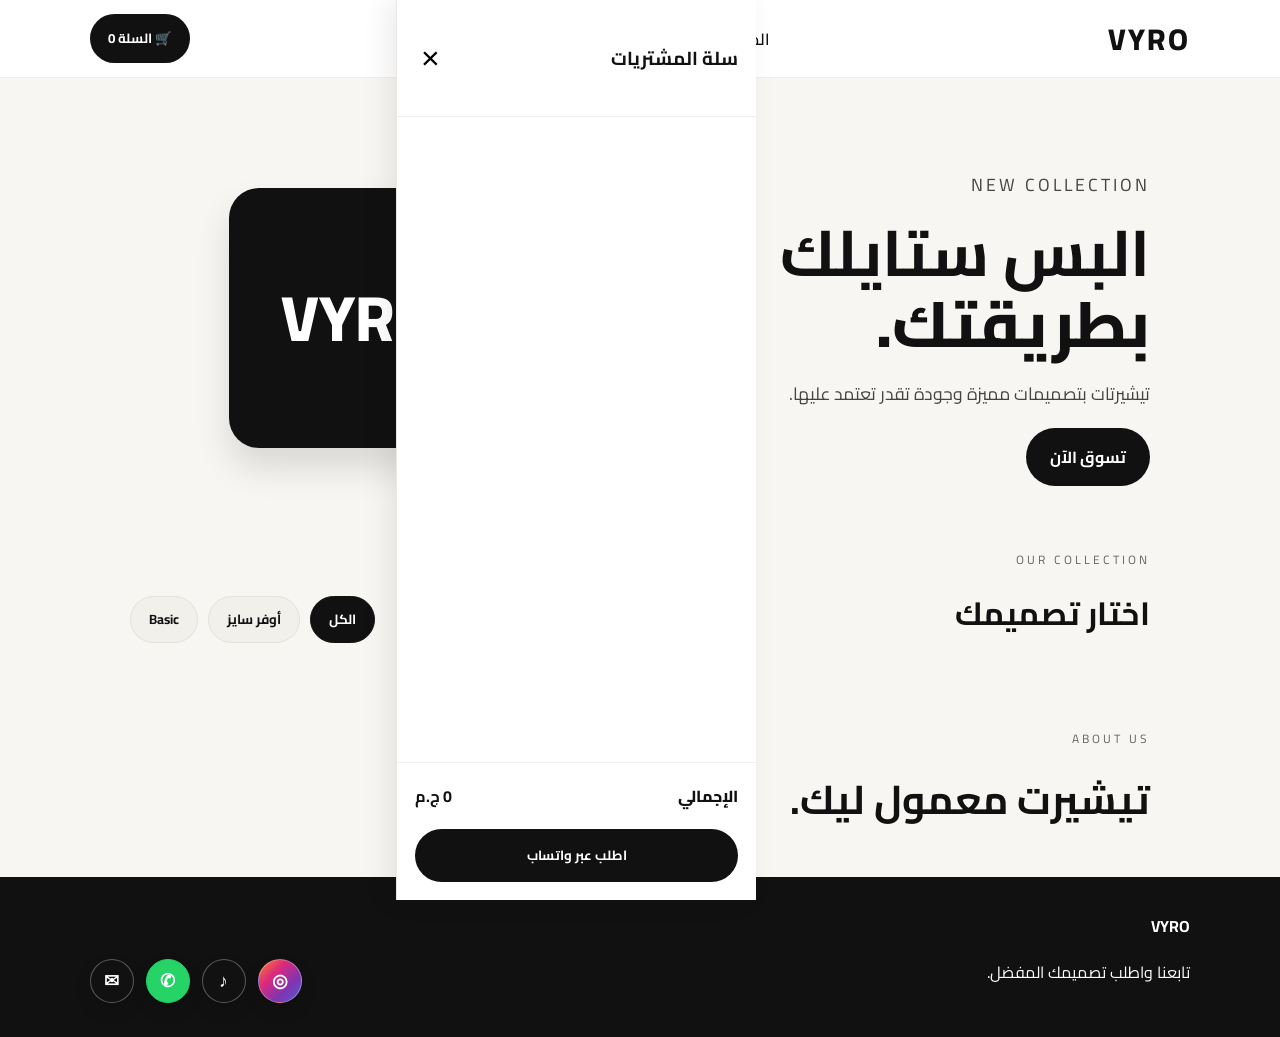
==== index.html @ 459e6b9d "Add circular social follow buttons to VYRO footer" ====
<!doctype html>
<html lang="ar" dir="rtl">
<head>
  <meta charset="UTF-8">
  <meta name="viewport" content="width=device-width, initial-scale=1.0">
  <title>VYRO | تيشيرتات</title>
  <link rel="stylesheet" href="style.css">
</head>
<body>
<header class="header">
  <a class="logo" href="#">VYRO</a>
  <nav>
    <a href="#products">المنتجات</a>
    <a href="#about">عن البراند</a>
    <a href="#contact">تواصل معنا</a>
  </nav>
  <button class="cart-btn" onclick="toggleCart()">🛒 السلة <b id="cartCount">0</b></button>
</header>

<section class="hero">
  <div>
    <p class="eyebrow">NEW COLLECTION</p>
    <h1>البس ستايلك<br><span>بطريقتك.</span></h1>
    <p>تيشيرتات بتصميمات مميزة وجودة تقدر تعتمد عليها.</p>
    <a href="#products" class="primary">تسوق الآن</a>
  </div>
  <div class="hero-card">
    <div class="shirt">VYRO</div>
  </div>
</section>

<section id="products" class="section">
  <div class="section-head">
    <div>
      <p class="eyebrow">OUR COLLECTION</p>
      <h2>اختار تصميمك</h2>
    </div>
    <div class="filters">
      <button class="filter active" data-filter="all">الكل</button>
      <button class="filter" data-filter="oversize">أوفر سايز</button>
      <button class="filter" data-filter="basic">Basic</button>
    </div>
  </div>
  <div id="productGrid" class="grid"></div>
</section>

<section id="about" class="about">
  <div>
    <p class="eyebrow">ABOUT US</p>
    <h2>تيشيرت معمول ليك.</h2>
  </div>
</section>

<footer id="contact">
  <div>
    <strong>VYRO</strong>
    <p>تابعنا واطلب تصميمك المفضل.</p>
  </div>

  <div class="footer-socials">
    <a href="https://www.instagram.com/vyro541?stkn=MmNwaTFqMm83a3Q2" target="_blank" rel="noopener noreferrer" class="social-btn insta" aria-label="Instagram">◎</a>
    <a href="https://www.tiktok.com/@vyro0788?_r=1&_t=ZS-99pbRSCWPDA" target="_blank" rel="noopener noreferrer" class="social-btn tiktok" aria-label="TikTok">♪</a>
    <a href="https://wa.me/201001648519" target="_blank" rel="noopener noreferrer" class="social-btn whatsapp" aria-label="WhatsApp">✆</a>
    <a href="mailto:vyro382@gmail.com" class="social-btn email" aria-label="Email">✉</a>
  </div>
</footer>

<aside id="cart" class="cart">
  <div class="cart-head"><h3>سلة المشتريات</h3><button onclick="toggleCart()">×</button></div>
  <div id="cartItems"></div>
  <div class="cart-total"><span>الإجمالي</span><b id="cartTotal">0 ج.م</b></div>
  <button class="checkout" onclick="checkout()">اطلب عبر واتساب</button>
</aside>
<div id="overlay" class="overlay" onclick="toggleCart()"></div>

<script src="script.js"></script>
</body>
</html>
---- style.css ----
@import url('https://fonts.googleapis.com/css2?family=Cairo:wght@400;600;700;800&display=swap');
*{box-sizing:border-box}html{scroll-behavior:smooth}body{margin:0;font-family:Cairo,Arial,sans-serif;background:#f7f6f3;color:#111}.header{height:78px;display:flex;align-items:center;justify-content:space-between;padding:0 7%;background:#fff;border-bottom:1px solid #eee;position:sticky;top:0;z-index:10}.logo{font-size:30px;font-weight:800;color:#111;text-decoration:none;letter-spacing:2px}.header nav{display:flex;gap:22px}.header nav a{color:#111;text-decoration:none;font-weight:600}.cart-btn,.primary,.checkout,.add,.filter{font-family:Cairo,Arial,sans-serif}.cart-btn{background:#111;color:#fff;border:0;border-radius:999px;padding:12px 18px;cursor:pointer;font-weight:700}.hero{display:grid;grid-template-columns:1.1fr .9fr;align-items:center;max-width:1200px;margin:0 auto;padding:72px 7% 40px}.eyebrow{letter-spacing:3px;font-size:12px;color:#666;text-transform:uppercase}.hero h1{font-size:4rem;margin:12px 0 18px;line-height:1.1}.hero h1 span{font-weight:800}.hero p{font-size:1.1rem;color:#444}.primary,.checkout,.add{background:#111;color:#fff;padding:14px 24px;border-radius:999px;text-decoration:none;display:inline-block;font-weight:700;border:0;cursor:pointer}.hero-card{display:flex;justify-content:center}.shirt{width:260px;height:260px;border-radius:30px;background:#111;color:#fff;display:grid;place-items:center;font-size:4rem;font-weight:800;box-shadow:0 20px 35px rgba(0,0,0,.12)}.section{max-width:1200px;margin:0 auto;padding:10px 7% 28px}.section-head{display:flex;justify-content:space-between;align-items:end;gap:16px;margin-bottom:24px}.section-head h2{font-size:2rem;margin:8px 0 0}.filters{display:flex;gap:10px;flex-wrap:wrap}.filter{background:#f2f0eb;border:1px solid #e4e1dc;border-radius:999px;padding:10px 18px;cursor:pointer;font-weight:700;color:#111}.filter.active{background:#111;color:#fff;border-color:#111}.grid{display:grid;grid-template-columns:repeat(3,minmax(210px,1fr));gap:24px}.product{background:#fff;border:1px solid #ece7e2;border-radius:22px;overflow:hidden;box-shadow:0 10px 25px rgba(0,0,0,.04)}.product-img{background:#f5f2ee;height:260px;display:grid;place-items:center;overflow:hidden}.product-img img{width:100%;height:100%;object-fit:cover}.placeholder{font-size:2.4rem;font-weight:800;text-align:center;line-height:1.2;color:#111}.product-info{padding:18px}.product-info h3{margin:0 0 8px;font-size:1.5rem}.muted{color:#666;font-size:.9rem}.price{margin:12px 0 18px;font-size:1.4rem;font-weight:800}.add{width:100%}.about{max-width:1200px;margin:0 auto;padding:20px 7% 40px}.about h2{font-size:2.5rem;margin:8px 0 0}footer{background:#111;color:#fff;padding:34px 7%;display:flex;justify-content:space-between;align-items:end;gap:20px;flex-wrap:wrap}.footer-socials{display:flex;align-items:center;justify-content:center;gap:12px;flex-wrap:wrap}.social-btn{width:44px;height:44px;border-radius:50%;display:grid;place-items:center;text-decoration:none;font-size:18px;font-weight:800;color:#fff;background:#111;border:1px solid rgba(255,255,255,.3);transition:.25s ease;box-shadow:0 8px 18px rgba(0,0,0,.12)}.social-btn:hover{transform:translateY(-2px);background:#fff;color:#111;border-color:#111}.insta{background:linear-gradient(135deg,#f58529,#dd2a7b,#8134af,#515bd4)}.tiktok{background:#111}.whatsapp{background:#25d366;border-color:#25d366}.email{background:#111}.whatsapp:hover{color:#25d366}.email:hover{color:#111}.cart{position:fixed;top:0;left:0;width:360px;height:100vh;background:#fff;border-left:1px solid #ece7e2;box-shadow:-8px 0 25px rgba(0,0,0,.08);z-index:20;transform:translateX(110%);transition:transform .3s ease;display:flex;flex-direction:column}.cart.open{transform:translateX(0)}.cart-head{display:flex;align-items:center;justify-content:space-between;padding:22px 18px;border-bottom:1px solid #eee}.cart-head button{background:none;border:none;font-size:32px;cursor:pointer}.cart-items{padding:18px}.cart-row{display:flex;align-items:center;gap:12px;padding:12px 0;border-bottom:1px solid #f1efe9}.mini{width:46px;height:46px;border-radius:12px;background:#f2efe9;display:grid;place-items:center}.qty{display:flex;align-items:center;gap:10px;margin-right:auto}.qty button{width:28px;height:28px;border:1px solid #ddd;background:#fff;border-radius:50%;cursor:pointer}.cart-total{margin-top:auto;padding:18px;border-top:1px solid #eee;display:flex;justify-content:space-between;font-weight:800}.checkout{width:calc(100% - 36px);margin:0 18px 18px}.overlay{position:fixed;inset:0;background:rgba(0,0,0,.25);opacity:0;pointer-events:none;transition:opacity .25s ease;z-index:15}.overlay.show{opacity:1;pointer-events:auto}.@media(max-width:900px){.hero{grid-template-columns:1fr;padding-top:48px}.hero h1{font-size:2.8rem}.grid{grid-template-columns:repeat(2,minmax(200px,1fr))}.header{padding:0 5%}.section{padding-left:5%;padding-right:5%}footer{padding-left:5%;padding-right:5%}}@media(max-width:620px){.header nav{display:none}.hero h1{font-size:2.3rem}.grid{grid-template-columns:1fr}.section-head{align-items:flex-start;flex-direction:column}.footer-socials{justify-content:flex-start}.cart{width:100%}}
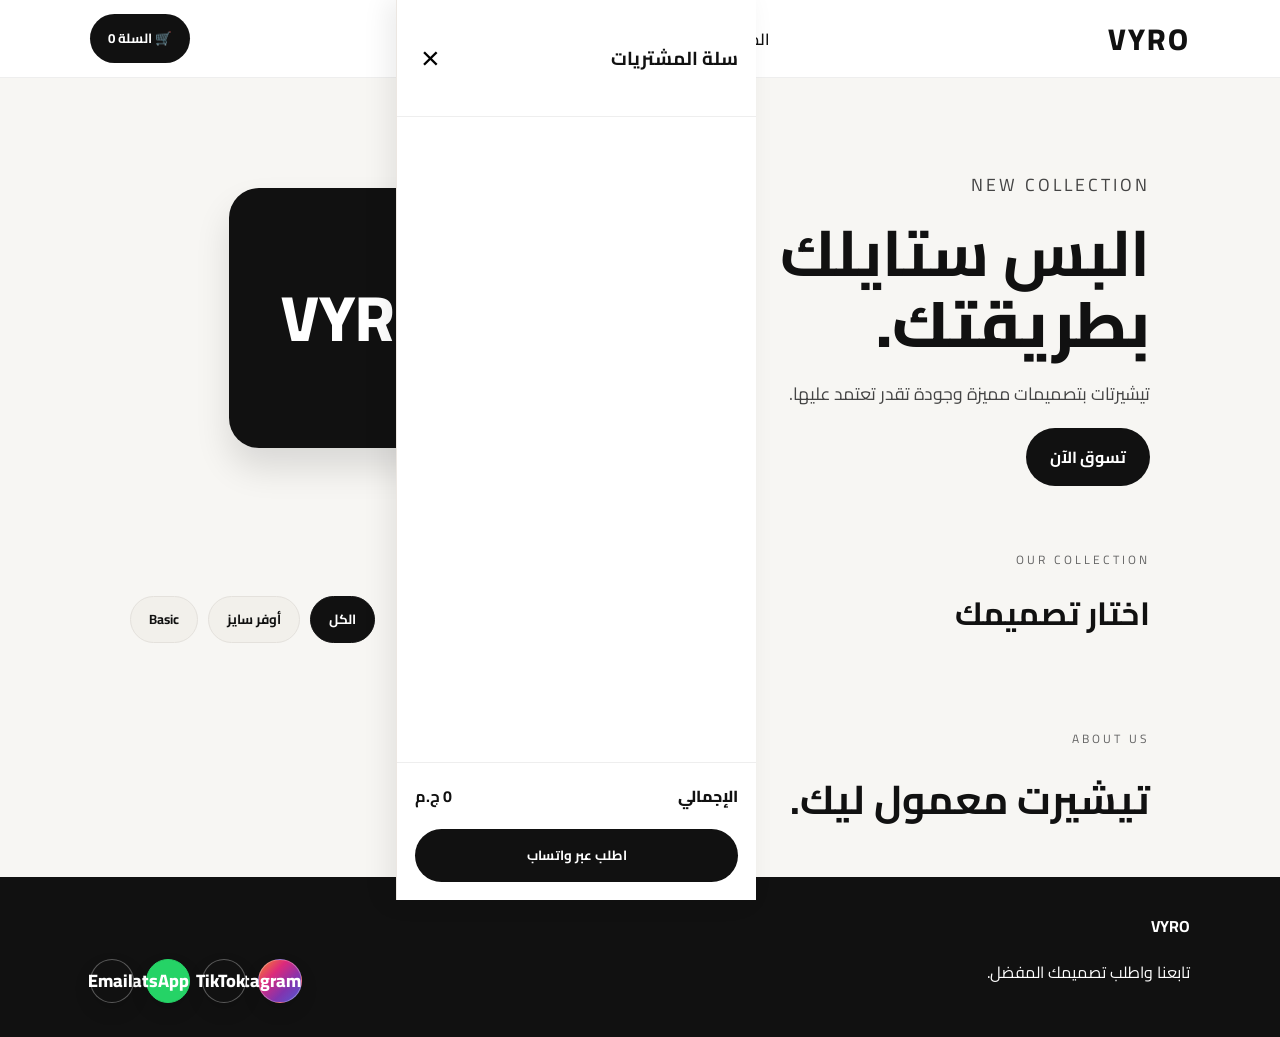
==== commit 4ed5442a: "Make VYRO footer social links directly clickable" ====
--- a/index.html
+++ b/index.html
@@ -24,17 +24,12 @@
     <p>تيشيرتات بتصميمات مميزة وجودة تقدر تعتمد عليها.</p>
     <a href="#products" class="primary">تسوق الآن</a>
   </div>
-  <div class="hero-card">
-    <div class="shirt">VYRO</div>
-  </div>
+  <div class="hero-card"><div class="shirt">VYRO</div></div>
 </section>
 
 <section id="products" class="section">
   <div class="section-head">
-    <div>
-      <p class="eyebrow">OUR COLLECTION</p>
-      <h2>اختار تصميمك</h2>
-    </div>
+    <div><p class="eyebrow">OUR COLLECTION</p><h2>اختار تصميمك</h2></div>
     <div class="filters">
       <button class="filter active" data-filter="all">الكل</button>
       <button class="filter" data-filter="oversize">أوفر سايز</button>
@@ -44,24 +39,15 @@
   <div id="productGrid" class="grid"></div>
 </section>
 
-<section id="about" class="about">
-  <div>
-    <p class="eyebrow">ABOUT US</p>
-    <h2>تيشيرت معمول ليك.</h2>
-  </div>
-</section>
+<section id="about" class="about"><div><p class="eyebrow">ABOUT US</p><h2>تيشيرت معمول ليك.</h2></div></section>
 
 <footer id="contact">
-  <div>
-    <strong>VYRO</strong>
-    <p>تابعنا واطلب تصميمك المفضل.</p>
-  </div>
-
-  <div class="footer-socials">
-    <a href="https://www.instagram.com/vyro541?stkn=MmNwaTFqMm83a3Q2" target="_blank" rel="noopener noreferrer" class="social-btn insta" aria-label="Instagram">◎</a>
-    <a href="https://www.tiktok.com/@vyro0788?_r=1&_t=ZS-99pbRSCWPDA" target="_blank" rel="noopener noreferrer" class="social-btn tiktok" aria-label="TikTok">♪</a>
-    <a href="https://wa.me/201001648519" target="_blank" rel="noopener noreferrer" class="social-btn whatsapp" aria-label="WhatsApp">✆</a>
-    <a href="mailto:vyro382@gmail.com" class="social-btn email" aria-label="Email">✉</a>
+  <div><strong>VYRO</strong><p>تابعنا واطلب تصميمك المفضل.</p></div>
+  <div class="footer-socials" aria-label="روابط التواصل">
+    <a href="https://www.instagram.com/vyro541" target="_blank" rel="noopener noreferrer" class="social-btn insta" aria-label="Instagram">Instagram</a>
+    <a href="https://www.tiktok.com/@vyro0788" target="_blank" rel="noopener noreferrer" class="social-btn tiktok" aria-label="TikTok">TikTok</a>
+    <a href="https://wa.me/201001648519" target="_blank" rel="noopener noreferrer" class="social-btn whatsapp" aria-label="WhatsApp">WhatsApp</a>
+    <a href="mailto:vyro382@gmail.com" class="social-btn email" aria-label="Email">Email</a>
   </div>
 </footer>
 
@@ -72,7 +58,6 @@
   <button class="checkout" onclick="checkout()">اطلب عبر واتساب</button>
 </aside>
 <div id="overlay" class="overlay" onclick="toggleCart()"></div>
-
 <script src="script.js"></script>
 </body>
 </html>
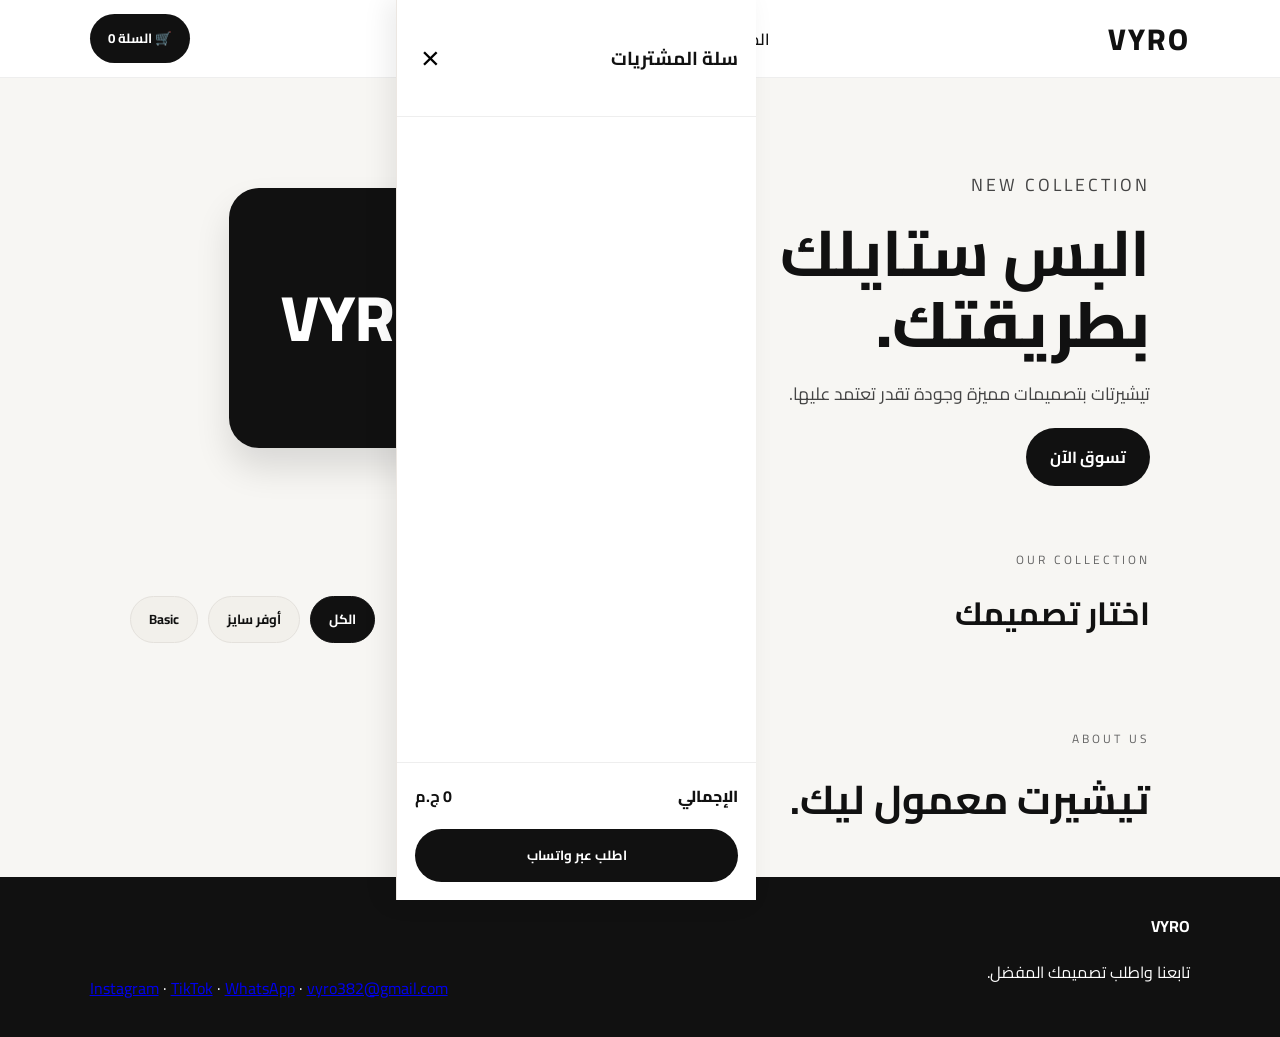
==== commit 6a1b4798: "Use the provided direct social links without adding images" ====
--- a/index.html
+++ b/index.html
@@ -43,11 +43,14 @@
 
 <footer id="contact">
   <div><strong>VYRO</strong><p>تابعنا واطلب تصميمك المفضل.</p></div>
-  <div class="footer-socials" aria-label="روابط التواصل">
-    <a href="https://www.instagram.com/vyro541" target="_blank" rel="noopener noreferrer" class="social-btn insta" aria-label="Instagram">Instagram</a>
-    <a href="https://www.tiktok.com/@vyro0788" target="_blank" rel="noopener noreferrer" class="social-btn tiktok" aria-label="TikTok">TikTok</a>
-    <a href="https://wa.me/201001648519" target="_blank" rel="noopener noreferrer" class="social-btn whatsapp" aria-label="WhatsApp">WhatsApp</a>
-    <a href="mailto:vyro382@gmail.com" class="social-btn email" aria-label="Email">Email</a>
+  <div class="social">
+    <a href="https://www.instagram.com/vyro541?stkn=MmNwaTFqMm83a3Q2" target="_blank" rel="noopener noreferrer">Instagram</a>
+    ·
+    <a href="https://www.tiktok.com/@vyro0788?_r=1&_t=ZS-99pbRSCWPDA" target="_blank" rel="noopener noreferrer">TikTok</a>
+    ·
+    <a href="https://wa.me/201001648519" target="_blank" rel="noopener noreferrer">WhatsApp</a>
+    ·
+    <a href="mailto:vyro382@gmail.com">vyro382@gmail.com</a>
   </div>
 </footer>
 
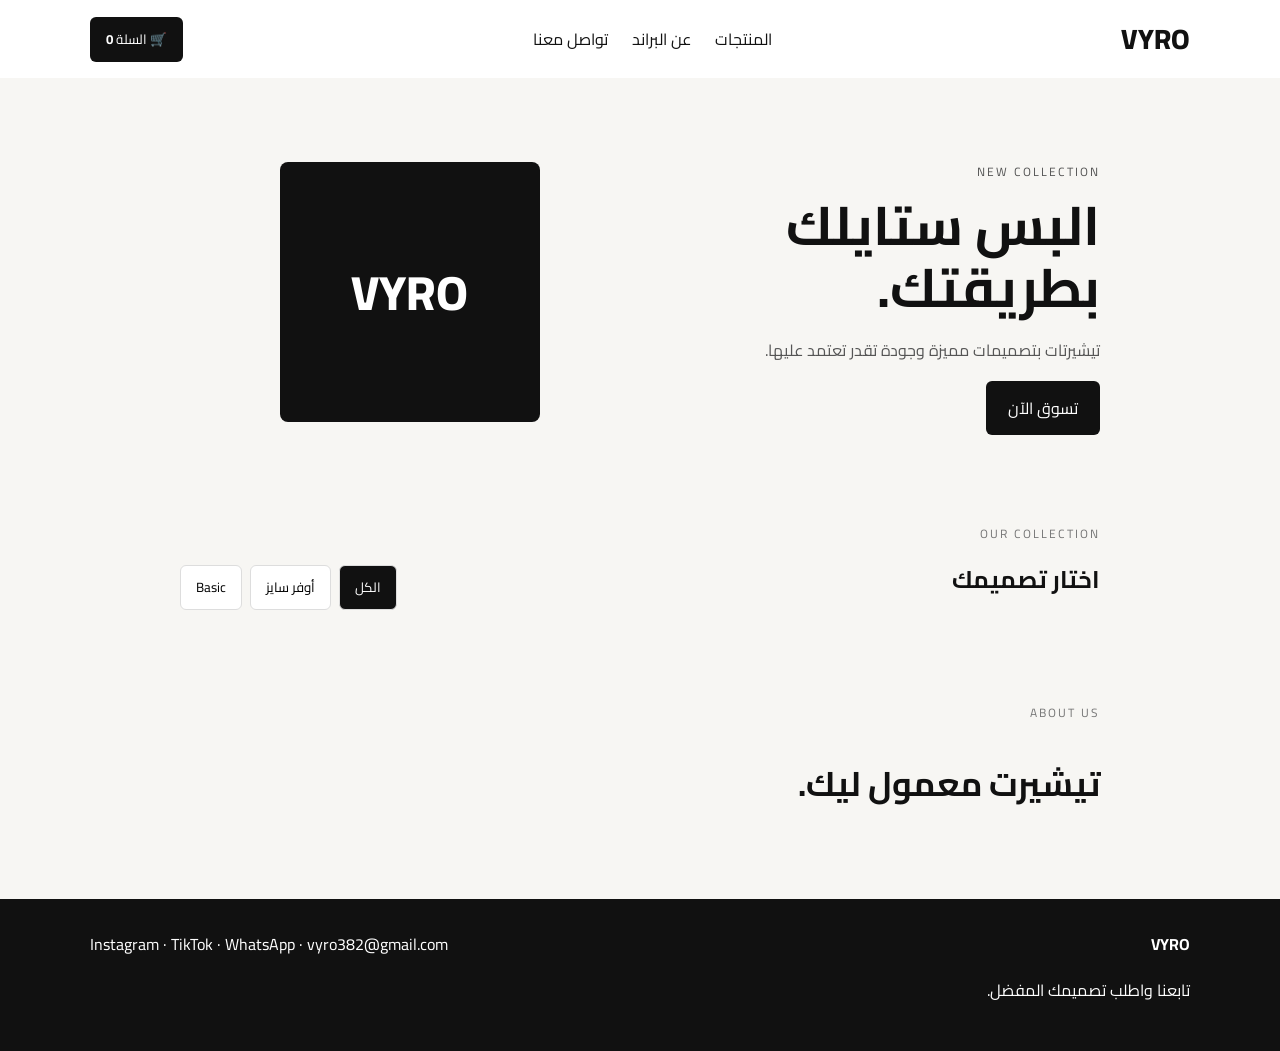
==== commit 6e578d02: "Restore VYRO original-style storefront and keep only direct footer links" ====
--- a/index.html
+++ b/index.html
@@ -44,12 +44,9 @@
 <footer id="contact">
   <div><strong>VYRO</strong><p>تابعنا واطلب تصميمك المفضل.</p></div>
   <div class="social">
-    <a href="https://www.instagram.com/vyro541?stkn=MmNwaTFqMm83a3Q2" target="_blank" rel="noopener noreferrer">Instagram</a>
-    ·
-    <a href="https://www.tiktok.com/@vyro0788?_r=1&_t=ZS-99pbRSCWPDA" target="_blank" rel="noopener noreferrer">TikTok</a>
-    ·
-    <a href="https://wa.me/201001648519" target="_blank" rel="noopener noreferrer">WhatsApp</a>
-    ·
+    <a href="https://www.instagram.com/vyro541?stkn=MmNwaTFqMm83a3Q2" target="_blank" rel="noopener noreferrer">Instagram</a> ·
+    <a href="https://www.tiktok.com/@vyro0788?_r=1&_t=ZS-99pbRSCWPDA" target="_blank" rel="noopener noreferrer">TikTok</a> ·
+    <a href="https://wa.me/201001648519" target="_blank" rel="noopener noreferrer">WhatsApp</a> ·
     <a href="mailto:vyro382@gmail.com">vyro382@gmail.com</a>
   </div>
 </footer>
--- a/style.css
+++ b/style.css
@@ -1,2 +1,2 @@
 @import url('https://fonts.googleapis.com/css2?family=Cairo:wght@400;600;700;800&display=swap');
-*{box-sizing:border-box}html{scroll-behavior:smooth}body{margin:0;font-family:Cairo,Arial,sans-serif;background:#f7f6f3;color:#111}.header{height:78px;display:flex;align-items:center;justify-content:space-between;padding:0 7%;background:#fff;border-bottom:1px solid #eee;position:sticky;top:0;z-index:10}.logo{font-size:30px;font-weight:800;color:#111;text-decoration:none;letter-spacing:2px}.header nav{display:flex;gap:22px}.header nav a{color:#111;text-decoration:none;font-weight:600}.cart-btn,.primary,.checkout,.add,.filter{font-family:Cairo,Arial,sans-serif}.cart-btn{background:#111;color:#fff;border:0;border-radius:999px;padding:12px 18px;cursor:pointer;font-weight:700}.hero{display:grid;grid-template-columns:1.1fr .9fr;align-items:center;max-width:1200px;margin:0 auto;padding:72px 7% 40px}.eyebrow{letter-spacing:3px;font-size:12px;color:#666;text-transform:uppercase}.hero h1{font-size:4rem;margin:12px 0 18px;line-height:1.1}.hero h1 span{font-weight:800}.hero p{font-size:1.1rem;color:#444}.primary,.checkout,.add{background:#111;color:#fff;padding:14px 24px;border-radius:999px;text-decoration:none;display:inline-block;font-weight:700;border:0;cursor:pointer}.hero-card{display:flex;justify-content:center}.shirt{width:260px;height:260px;border-radius:30px;background:#111;color:#fff;display:grid;place-items:center;font-size:4rem;font-weight:800;box-shadow:0 20px 35px rgba(0,0,0,.12)}.section{max-width:1200px;margin:0 auto;padding:10px 7% 28px}.section-head{display:flex;justify-content:space-between;align-items:end;gap:16px;margin-bottom:24px}.section-head h2{font-size:2rem;margin:8px 0 0}.filters{display:flex;gap:10px;flex-wrap:wrap}.filter{background:#f2f0eb;border:1px solid #e4e1dc;border-radius:999px;padding:10px 18px;cursor:pointer;font-weight:700;color:#111}.filter.active{background:#111;color:#fff;border-color:#111}.grid{display:grid;grid-template-columns:repeat(3,minmax(210px,1fr));gap:24px}.product{background:#fff;border:1px solid #ece7e2;border-radius:22px;overflow:hidden;box-shadow:0 10px 25px rgba(0,0,0,.04)}.product-img{background:#f5f2ee;height:260px;display:grid;place-items:center;overflow:hidden}.product-img img{width:100%;height:100%;object-fit:cover}.placeholder{font-size:2.4rem;font-weight:800;text-align:center;line-height:1.2;color:#111}.product-info{padding:18px}.product-info h3{margin:0 0 8px;font-size:1.5rem}.muted{color:#666;font-size:.9rem}.price{margin:12px 0 18px;font-size:1.4rem;font-weight:800}.add{width:100%}.about{max-width:1200px;margin:0 auto;padding:20px 7% 40px}.about h2{font-size:2.5rem;margin:8px 0 0}footer{background:#111;color:#fff;padding:34px 7%;display:flex;justify-content:space-between;align-items:end;gap:20px;flex-wrap:wrap}.footer-socials{display:flex;align-items:center;justify-content:center;gap:12px;flex-wrap:wrap}.social-btn{width:44px;height:44px;border-radius:50%;display:grid;place-items:center;text-decoration:none;font-size:18px;font-weight:800;color:#fff;background:#111;border:1px solid rgba(255,255,255,.3);transition:.25s ease;box-shadow:0 8px 18px rgba(0,0,0,.12)}.social-btn:hover{transform:translateY(-2px);background:#fff;color:#111;border-color:#111}.insta{background:linear-gradient(135deg,#f58529,#dd2a7b,#8134af,#515bd4)}.tiktok{background:#111}.whatsapp{background:#25d366;border-color:#25d366}.email{background:#111}.whatsapp:hover{color:#25d366}.email:hover{color:#111}.cart{position:fixed;top:0;left:0;width:360px;height:100vh;background:#fff;border-left:1px solid #ece7e2;box-shadow:-8px 0 25px rgba(0,0,0,.08);z-index:20;transform:translateX(110%);transition:transform .3s ease;display:flex;flex-direction:column}.cart.open{transform:translateX(0)}.cart-head{display:flex;align-items:center;justify-content:space-between;padding:22px 18px;border-bottom:1px solid #eee}.cart-head button{background:none;border:none;font-size:32px;cursor:pointer}.cart-items{padding:18px}.cart-row{display:flex;align-items:center;gap:12px;padding:12px 0;border-bottom:1px solid #f1efe9}.mini{width:46px;height:46px;border-radius:12px;background:#f2efe9;display:grid;place-items:center}.qty{display:flex;align-items:center;gap:10px;margin-right:auto}.qty button{width:28px;height:28px;border:1px solid #ddd;background:#fff;border-radius:50%;cursor:pointer}.cart-total{margin-top:auto;padding:18px;border-top:1px solid #eee;display:flex;justify-content:space-between;font-weight:800}.checkout{width:calc(100% - 36px);margin:0 18px 18px}.overlay{position:fixed;inset:0;background:rgba(0,0,0,.25);opacity:0;pointer-events:none;transition:opacity .25s ease;z-index:15}.overlay.show{opacity:1;pointer-events:auto}.@media(max-width:900px){.hero{grid-template-columns:1fr;padding-top:48px}.hero h1{font-size:2.8rem}.grid{grid-template-columns:repeat(2,minmax(200px,1fr))}.header{padding:0 5%}.section{padding-left:5%;padding-right:5%}footer{padding-left:5%;padding-right:5%}}@media(max-width:620px){.header nav{display:none}.hero h1{font-size:2.3rem}.grid{grid-template-columns:1fr}.section-head{align-items:flex-start;flex-direction:column}.footer-socials{justify-content:flex-start}.cart{width:100%}}+*{box-sizing:border-box}html{scroll-behavior:smooth}body{margin:0;font-family:Cairo,Arial,sans-serif;background:#f7f6f3;color:#111}.header{height:78px;display:flex;align-items:center;justify-content:space-between;padding:0 7%;background:#fff}.logo{font-size:28px;font-weight:800;color:#111;text-decoration:none}.header nav{display:flex;gap:24px}.header nav a{color:#111;text-decoration:none}.cart-btn,.primary,.checkout,.add,.filter{font-family:inherit}.cart-btn{background:#111;color:#fff;border:0;border-radius:6px;padding:10px 16px;cursor:pointer}.hero{display:grid;grid-template-columns:1fr 1fr;align-items:center;max-width:1100px;margin:auto;padding:70px 7% 50px}.eyebrow{font-size:12px;letter-spacing:2px;color:#777}.hero h1{font-size:54px;line-height:1.15;margin:12px 0}.hero p{color:#555}.primary,.checkout,.add{background:#111;color:#fff;border:0;border-radius:6px;padding:12px 22px;text-decoration:none;display:inline-block;cursor:pointer}.hero-card{display:flex;justify-content:center}.shirt{width:260px;height:260px;background:#111;color:#fff;display:grid;place-items:center;font-size:48px;font-weight:800;border-radius:8px}.section{max-width:1100px;margin:auto;padding:25px 7%}.section-head{display:flex;justify-content:space-between;align-items:end;gap:20px;margin-bottom:24px}.section-head h2{margin:8px 0}.filters{display:flex;gap:8px}.filter{border:1px solid #ddd;background:#fff;border-radius:6px;padding:9px 15px;cursor:pointer}.filter.active{background:#111;color:#fff}.grid{display:grid;grid-template-columns:repeat(3,1fr);gap:20px}.product{background:#fff;border:1px solid #e6e3de;border-radius:8px;overflow:hidden}.product-img{height:230px;background:#efede8;display:grid;place-items:center}.product-img img{width:100%;height:100%;object-fit:cover}.placeholder{font-size:32px;font-weight:800;text-align:center}.product-info{padding:16px}.product-info h3{margin:0 0 8px}.muted{color:#777;font-size:14px}.price{font-weight:800;margin:12px 0}.add{width:100%}.about{max-width:1100px;margin:auto;padding:30px 7% 55px}.about h2{font-size:34px}footer{background:#111;color:#fff;padding:30px 7%;display:flex;justify-content:space-between;gap:20px;flex-wrap:wrap}footer .social{color:#fff}footer a{color:#fff;text-decoration:none}footer a:hover{text-decoration:underline}.cart{position:fixed;top:0;left:0;width:350px;height:100vh;background:#fff;z-index:20;transform:translateX(-110%);transition:.3s;display:flex;flex-direction:column;box-shadow:0 0 25px #0002}.cart.open{transform:translateX(0)}.cart-head{display:flex;justify-content:space-between;align-items:center;padding:18px;border-bottom:1px solid #eee}.cart-head button{border:0;background:none;font-size:28px;cursor:pointer}.cart-row{display:flex;align-items:center;gap:10px;padding:12px 18px;border-bottom:1px solid #eee}.mini{width:42px;height:42px;background:#eee;display:grid;place-items:center}.qty{margin-right:auto;display:flex;gap:8px;align-items:center}.qty button{border:1px solid #ddd;background:#fff;border-radius:4px;width:26px;height:26px}.cart-total{margin-top:auto;border-top:1px solid #eee;padding:16px;display:flex;justify-content:space-between}.checkout{margin:0 16px 16px}.overlay{position:fixed;inset:0;background:#0004;z-index:15;display:none}.overlay.show{display:block}@media(max-width:700px){.header nav{display:none}.hero{grid-template-columns:1fr;padding-top:40px}.hero h1{font-size:38px}.hero-card{margin-top:30px}.grid{grid-template-columns:1fr}.section-head{align-items:flex-start;flex-direction:column}.cart{width:100%}}
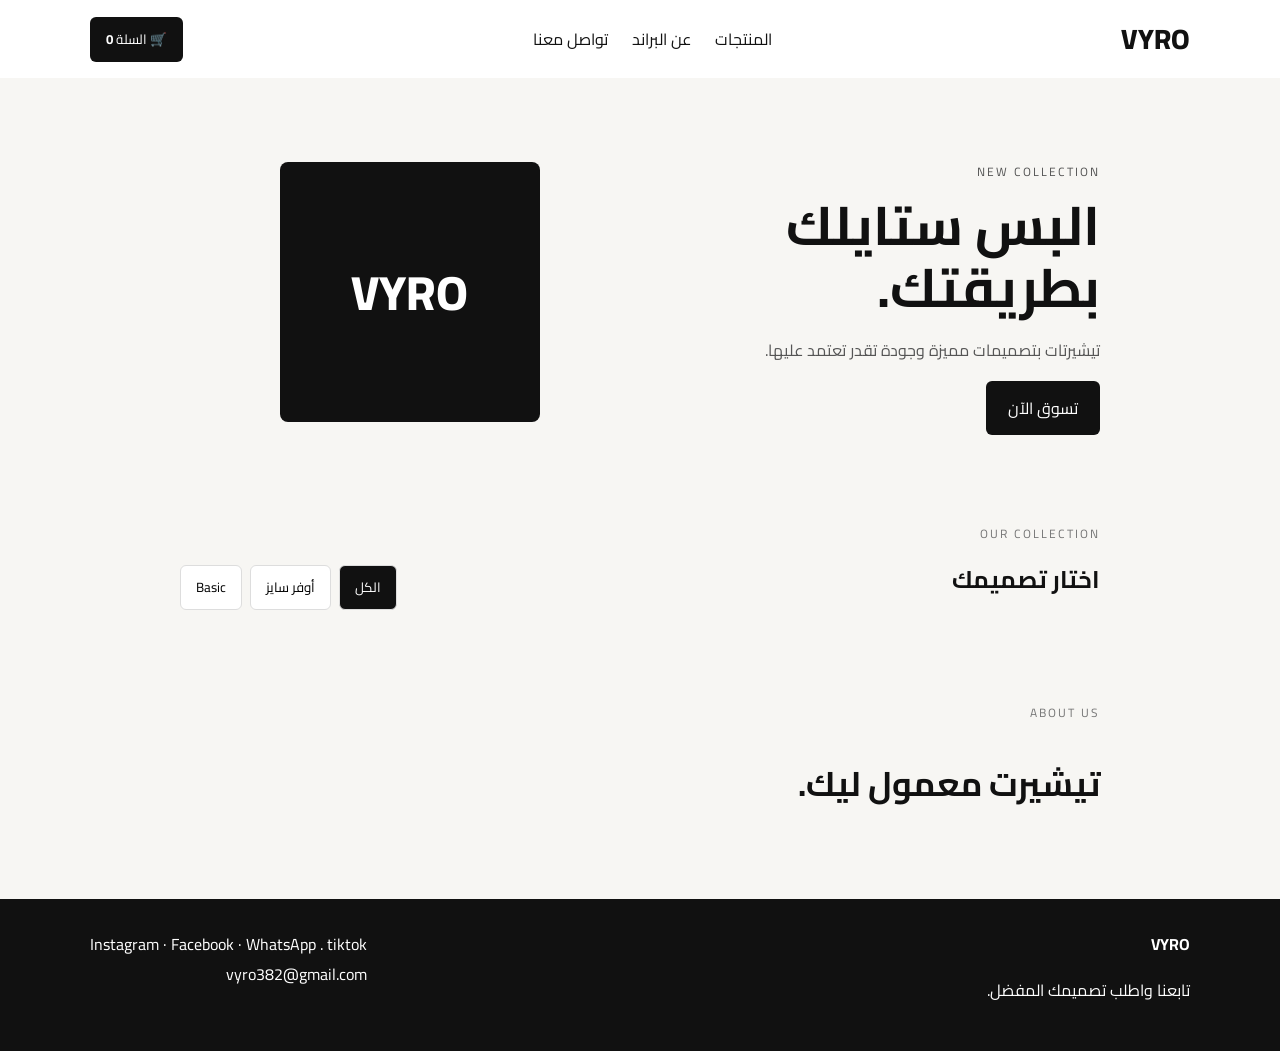
==== commit 26bda050: "Remove the latest social link changes and restore plain footer text" ====
--- a/index.html
+++ b/index.html
@@ -43,11 +43,8 @@
 
 <footer id="contact">
   <div><strong>VYRO</strong><p>تابعنا واطلب تصميمك المفضل.</p></div>
-  <div class="social">
-    <a href="https://www.instagram.com/vyro541?stkn=MmNwaTFqMm83a3Q2" target="_blank" rel="noopener noreferrer">Instagram</a> ·
-    <a href="https://www.tiktok.com/@vyro0788?_r=1&_t=ZS-99pbRSCWPDA" target="_blank" rel="noopener noreferrer">TikTok</a> ·
-    <a href="https://wa.me/201001648519" target="_blank" rel="noopener noreferrer">WhatsApp</a> ·
-    <a href="mailto:vyro382@gmail.com">vyro382@gmail.com</a>
+  <div class="social">Instagram · Facebook · WhatsApp . tiktok
+    <div class="social">vyro382@gmail.com</div>
   </div>
 </footer>
 
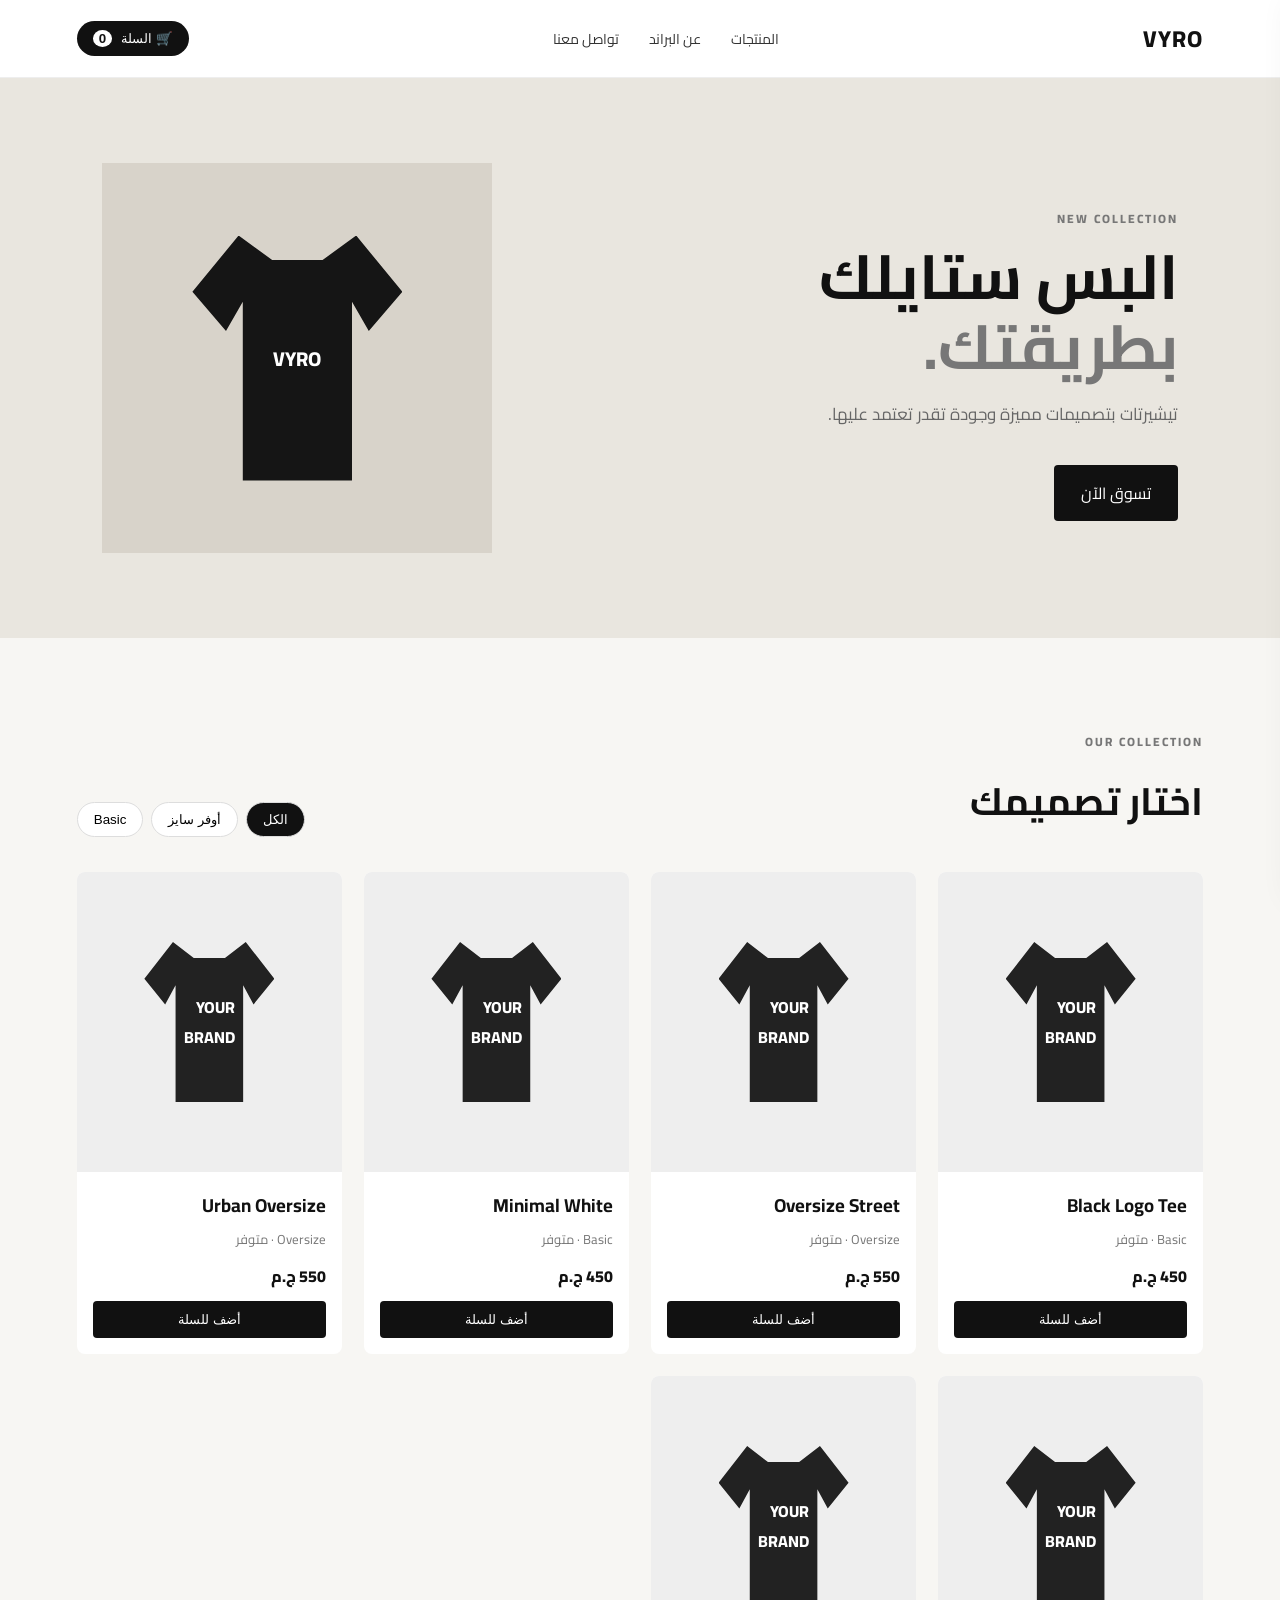
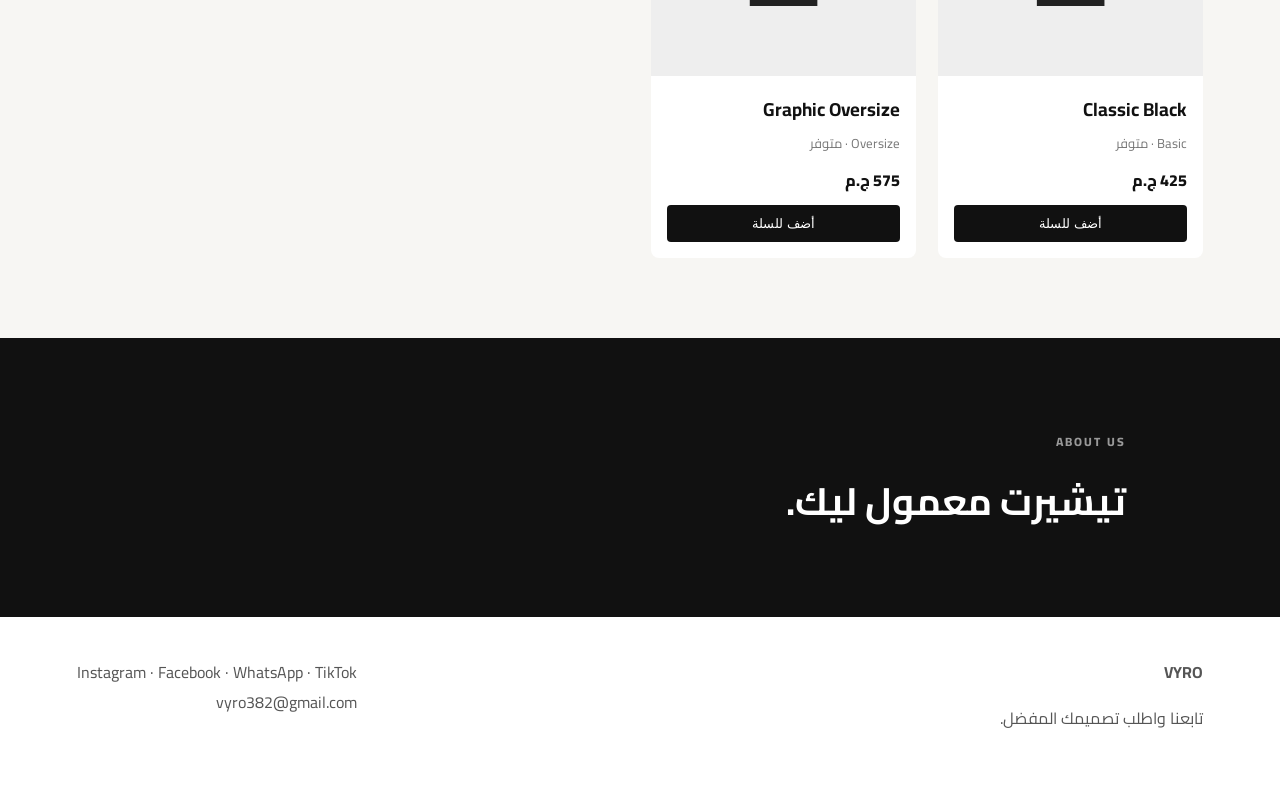
==== commit 38b4452e: "Restore VYRO to the original website version" ====
--- a/index.html
+++ b/index.html
@@ -5,6 +5,7 @@
   <meta name="viewport" content="width=device-width, initial-scale=1.0">
   <title>VYRO | تيشيرتات</title>
   <link rel="stylesheet" href="style.css">
+  <link rel="stylesheet" href="order.css">
 </head>
 <body>
 <header class="header">
@@ -40,21 +41,31 @@
 </section>
 
 <section id="about" class="about"><div><p class="eyebrow">ABOUT US</p><h2>تيشيرت معمول ليك.</h2></div></section>
-
-<footer id="contact">
-  <div><strong>VYRO</strong><p>تابعنا واطلب تصميمك المفضل.</p></div>
-  <div class="social">Instagram · Facebook · WhatsApp . tiktok
-    <div class="social">vyro382@gmail.com</div>
-  </div>
-</footer>
+<footer id="contact"><div><strong>VYRO</strong><p>تابعنا واطلب تصميمك المفضل.</p></div><div class="social">Instagram · Facebook · WhatsApp · TikTok<div class="social">vyro382@gmail.com</div></div></footer>
 
 <aside id="cart" class="cart">
   <div class="cart-head"><h3>سلة المشتريات</h3><button onclick="toggleCart()">×</button></div>
   <div id="cartItems"></div>
   <div class="cart-total"><span>الإجمالي</span><b id="cartTotal">0 ج.م</b></div>
-  <button class="checkout" onclick="checkout()">اطلب عبر واتساب</button>
+  <button class="checkout" onclick="checkout()">اطلب الآن</button>
 </aside>
 <div id="overlay" class="overlay" onclick="toggleCart()"></div>
+
+<div id="orderModal" class="order-modal" aria-hidden="true">
+  <div class="order-card" role="dialog" aria-modal="true" aria-labelledby="orderTitle">
+    <button class="order-close" type="button" onclick="closeOrderForm()">×</button>
+    <p class="eyebrow">COMPLETE YOUR ORDER</p>
+    <h2 id="orderTitle">بيانات الطلب</h2>
+    <p class="order-note">اكتب بياناتك لإتمام الطلب عبر واتساب.</p>
+    <form id="orderForm">
+      <label>الاسم الكامل<input id="customerName" required maxlength="80" autocomplete="name" placeholder="اكتب اسمك"></label>
+      <label>رقم الهاتف<input id="customerPhone" required type="tel" maxlength="20" autocomplete="tel" placeholder="01xxxxxxxxx"></label>
+      <label>العنوان بالتفصيل<textarea id="customerAddress" required maxlength="250" rows="3" autocomplete="street-address" placeholder="المحافظة، المنطقة، الشارع، رقم المنزل"></textarea></label>
+      <button class="primary order-submit" type="submit">إرسال الطلب عبر واتساب</button>
+      <p id="orderMessage" class="order-message" role="alert"></p>
+    </form>
+  </div>
+</div>
 <script src="script.js"></script>
 </body>
 </html>
--- a/style.css
+++ b/style.css
@@ -1,2 +1,2 @@
 @import url('https://fonts.googleapis.com/css2?family=Cairo:wght@400;600;700;800&display=swap');
-*{box-sizing:border-box}html{scroll-behavior:smooth}body{margin:0;font-family:Cairo,Arial,sans-serif;background:#f7f6f3;color:#111}.header{height:78px;display:flex;align-items:center;justify-content:space-between;padding:0 7%;background:#fff}.logo{font-size:28px;font-weight:800;color:#111;text-decoration:none}.header nav{display:flex;gap:24px}.header nav a{color:#111;text-decoration:none}.cart-btn,.primary,.checkout,.add,.filter{font-family:inherit}.cart-btn{background:#111;color:#fff;border:0;border-radius:6px;padding:10px 16px;cursor:pointer}.hero{display:grid;grid-template-columns:1fr 1fr;align-items:center;max-width:1100px;margin:auto;padding:70px 7% 50px}.eyebrow{font-size:12px;letter-spacing:2px;color:#777}.hero h1{font-size:54px;line-height:1.15;margin:12px 0}.hero p{color:#555}.primary,.checkout,.add{background:#111;color:#fff;border:0;border-radius:6px;padding:12px 22px;text-decoration:none;display:inline-block;cursor:pointer}.hero-card{display:flex;justify-content:center}.shirt{width:260px;height:260px;background:#111;color:#fff;display:grid;place-items:center;font-size:48px;font-weight:800;border-radius:8px}.section{max-width:1100px;margin:auto;padding:25px 7%}.section-head{display:flex;justify-content:space-between;align-items:end;gap:20px;margin-bottom:24px}.section-head h2{margin:8px 0}.filters{display:flex;gap:8px}.filter{border:1px solid #ddd;background:#fff;border-radius:6px;padding:9px 15px;cursor:pointer}.filter.active{background:#111;color:#fff}.grid{display:grid;grid-template-columns:repeat(3,1fr);gap:20px}.product{background:#fff;border:1px solid #e6e3de;border-radius:8px;overflow:hidden}.product-img{height:230px;background:#efede8;display:grid;place-items:center}.product-img img{width:100%;height:100%;object-fit:cover}.placeholder{font-size:32px;font-weight:800;text-align:center}.product-info{padding:16px}.product-info h3{margin:0 0 8px}.muted{color:#777;font-size:14px}.price{font-weight:800;margin:12px 0}.add{width:100%}.about{max-width:1100px;margin:auto;padding:30px 7% 55px}.about h2{font-size:34px}footer{background:#111;color:#fff;padding:30px 7%;display:flex;justify-content:space-between;gap:20px;flex-wrap:wrap}footer .social{color:#fff}footer a{color:#fff;text-decoration:none}footer a:hover{text-decoration:underline}.cart{position:fixed;top:0;left:0;width:350px;height:100vh;background:#fff;z-index:20;transform:translateX(-110%);transition:.3s;display:flex;flex-direction:column;box-shadow:0 0 25px #0002}.cart.open{transform:translateX(0)}.cart-head{display:flex;justify-content:space-between;align-items:center;padding:18px;border-bottom:1px solid #eee}.cart-head button{border:0;background:none;font-size:28px;cursor:pointer}.cart-row{display:flex;align-items:center;gap:10px;padding:12px 18px;border-bottom:1px solid #eee}.mini{width:42px;height:42px;background:#eee;display:grid;place-items:center}.qty{margin-right:auto;display:flex;gap:8px;align-items:center}.qty button{border:1px solid #ddd;background:#fff;border-radius:4px;width:26px;height:26px}.cart-total{margin-top:auto;border-top:1px solid #eee;padding:16px;display:flex;justify-content:space-between}.checkout{margin:0 16px 16px}.overlay{position:fixed;inset:0;background:#0004;z-index:15;display:none}.overlay.show{display:block}@media(max-width:700px){.header nav{display:none}.hero{grid-template-columns:1fr;padding-top:40px}.hero h1{font-size:38px}.hero-card{margin-top:30px}.grid{grid-template-columns:1fr}.section-head{align-items:flex-start;flex-direction:column}.cart{width:100%}}
+*{box-sizing:border-box}html{scroll-behavior:smooth}body{margin:0;font-family:Cairo,Arial,sans-serif;background:#f7f6f3;color:#111}.header{height:78px;display:flex;align-items:center;justify-content:space-between;padding:0 6%;background:#fff;position:sticky;top:0;z-index:10;border-bottom:1px solid #eee}.logo{font-size:23px;font-weight:800;color:#111;text-decoration:none;letter-spacing:1px}.logo span{font-weight:400}nav{display:flex;gap:30px}nav a{color:#333;text-decoration:none;font-size:14px}.cart-btn{border:0;background:#111;color:#fff;border-radius:25px;padding:10px 16px;cursor:pointer}.cart-btn b{background:#fff;color:#111;border-radius:50%;padding:1px 6px;margin-right:5px}.hero{min-height:560px;padding:70px 8%;display:flex;align-items:center;justify-content:space-between;gap:50px;background:#e9e6df}.hero h1{font-size:62px;line-height:1.12;margin:12px 0}.hero h1 span{color:#777}.hero p:not(.eyebrow){color:#666;max-width:500px;font-size:17px}.eyebrow{font-size:12px;letter-spacing:2px;font-weight:800;color:#777}.primary{display:inline-block;background:#111;color:#fff;padding:13px 27px;border-radius:4px;text-decoration:none;margin-top:18px}.hero-card{width:390px;height:390px;background:#d8d3ca;display:grid;place-items:center}.shirt{width:210px;height:245px;background:#151515;color:#fff;display:grid;place-items:center;text-align:center;font-weight:800;font-size:20px;clip-path:polygon(22% 0,38% 10%,62% 10%,78% 0,100% 23%,84% 39%,76% 27%,76% 100%,24% 100%,24% 27%,16% 39%,0 23%)}.section{padding:80px 6%}.section-head{display:flex;align-items:end;justify-content:space-between;margin-bottom:35px}.section h2,.about h2{font-size:38px;margin:0}.filters{display:flex;gap:8px}.filter{border:1px solid #ddd;background:#fff;padding:9px 16px;border-radius:20px;cursor:pointer}.filter.active{background:#111;color:#fff}.grid{display:grid;grid-template-columns:repeat(4,1fr);gap:22px}.product{background:#fff;border-radius:8px;overflow:hidden;transition:.2s}.product:hover{transform:translateY(-4px)}.product-img{height:300px;background:#eee;display:grid;place-items:center;overflow:hidden}.product-img img{width:100%;height:100%;object-fit:cover}.placeholder{width:130px;height:160px;background:#222;color:#fff;display:grid;place-items:center;font-weight:800;clip-path:polygon(22% 0,38% 10%,62% 10%,78% 0,100% 23%,84% 39%,76% 27%,76% 100%,24% 100%,24% 27%,16% 39%,0 23%)}.product-info{padding:16px}.product-info h3{margin:0 0 4px}.muted{color:#777;font-size:13px}.price{font-weight:800;margin:10px 0}.add{width:100%;padding:11px;border:0;background:#111;color:#fff;border-radius:4px;cursor:pointer}.about{padding:80px 12%;background:#111;color:#fff}.about p:not(.eyebrow){max-width:650px;color:#bbb;line-height:2}.about .eyebrow{color:#999}footer{padding:40px 6%;display:flex;justify-content:space-between;background:#fff;color:#555}.cart{position:fixed;right:-420px;top:0;width:400px;max-width:92vw;height:100vh;background:#fff;z-index:30;padding:25px;transition:.3s;box-shadow:-10px 0 30px #0001}.cart.open{right:0}.overlay{position:fixed;inset:0;background:#0007;z-index:20;display:none}.overlay.show{display:block}.cart-head{display:flex;justify-content:space-between}.cart-head button{border:0;background:none;font-size:28px;cursor:pointer}.cart-row{display:flex;gap:12px;padding:15px 0;border-bottom:1px solid #eee}.cart-row .mini{width:65px;height:70px;background:#eee;display:grid;place-items:center}.qty{margin-right:auto}.cart-total{display:flex;justify-content:space-between;margin-top:20px;font-size:18px}.checkout{width:100%;padding:14px;margin-top:20px;border:0;background:#20b15a;color:#fff;font-weight:800;border-radius:5px;cursor:pointer}@media(max-width:850px){nav{display:none}.hero{padding:50px 6%;min-height:auto}.hero h1{font-size:45px}.hero-card{width:280px;height:280px}.grid{grid-template-columns:repeat(2,1fr)}.section-head{align-items:start;gap:20px;flex-direction:column}.product-img{height:240px}}@media(max-width:550px){.hero{flex-direction:column}.hero-card{width:100%;height:300px}.grid{grid-template-columns:1fr 1fr;gap:12px}.product-img{height:190px}.section{padding:55px 4%}.about{padding:60px 6%}footer{display:block}.social{margin-top:15px}}
--- a/order.css
+++ b/order.css
@@ -0,0 +1,2 @@
+@import url('https://fonts.googleapis.com/css2?family=Cairo:wght@400;600;700;800&display=swap');
+.order-modal{position:fixed;inset:0;z-index:20;display:none;place-items:center;padding:18px;background:#1118}.order-modal.open{display:grid}.order-card{position:relative;width:min(470px,100%);max-height:90vh;overflow:auto;background:#fff;color:#111;border-radius:4px;padding:28px;box-shadow:0 18px 55px #0004}.order-card h2{margin:5px 0 4px}.order-note{color:#777;margin:0 0 20px;font-size:14px}.order-close{position:absolute;top:12px;left:14px;border:0;background:transparent;font-size:27px;line-height:1;cursor:pointer;color:#777}.order-card label{display:block;margin-bottom:13px;font-weight:700;font-size:14px}.order-card input,.order-card textarea{width:100%;display:block;margin-top:6px;border:1px solid #e5e3de;border-radius:3px;padding:11px;font:inherit;resize:vertical}.order-card input:focus,.order-card textarea:focus{outline:2px solid #1112;border-color:#111}.order-submit{width:100%;margin-top:5px}.order-message{color:#b52b2b;min-height:20px;margin:8px 0 0;font-size:13px}
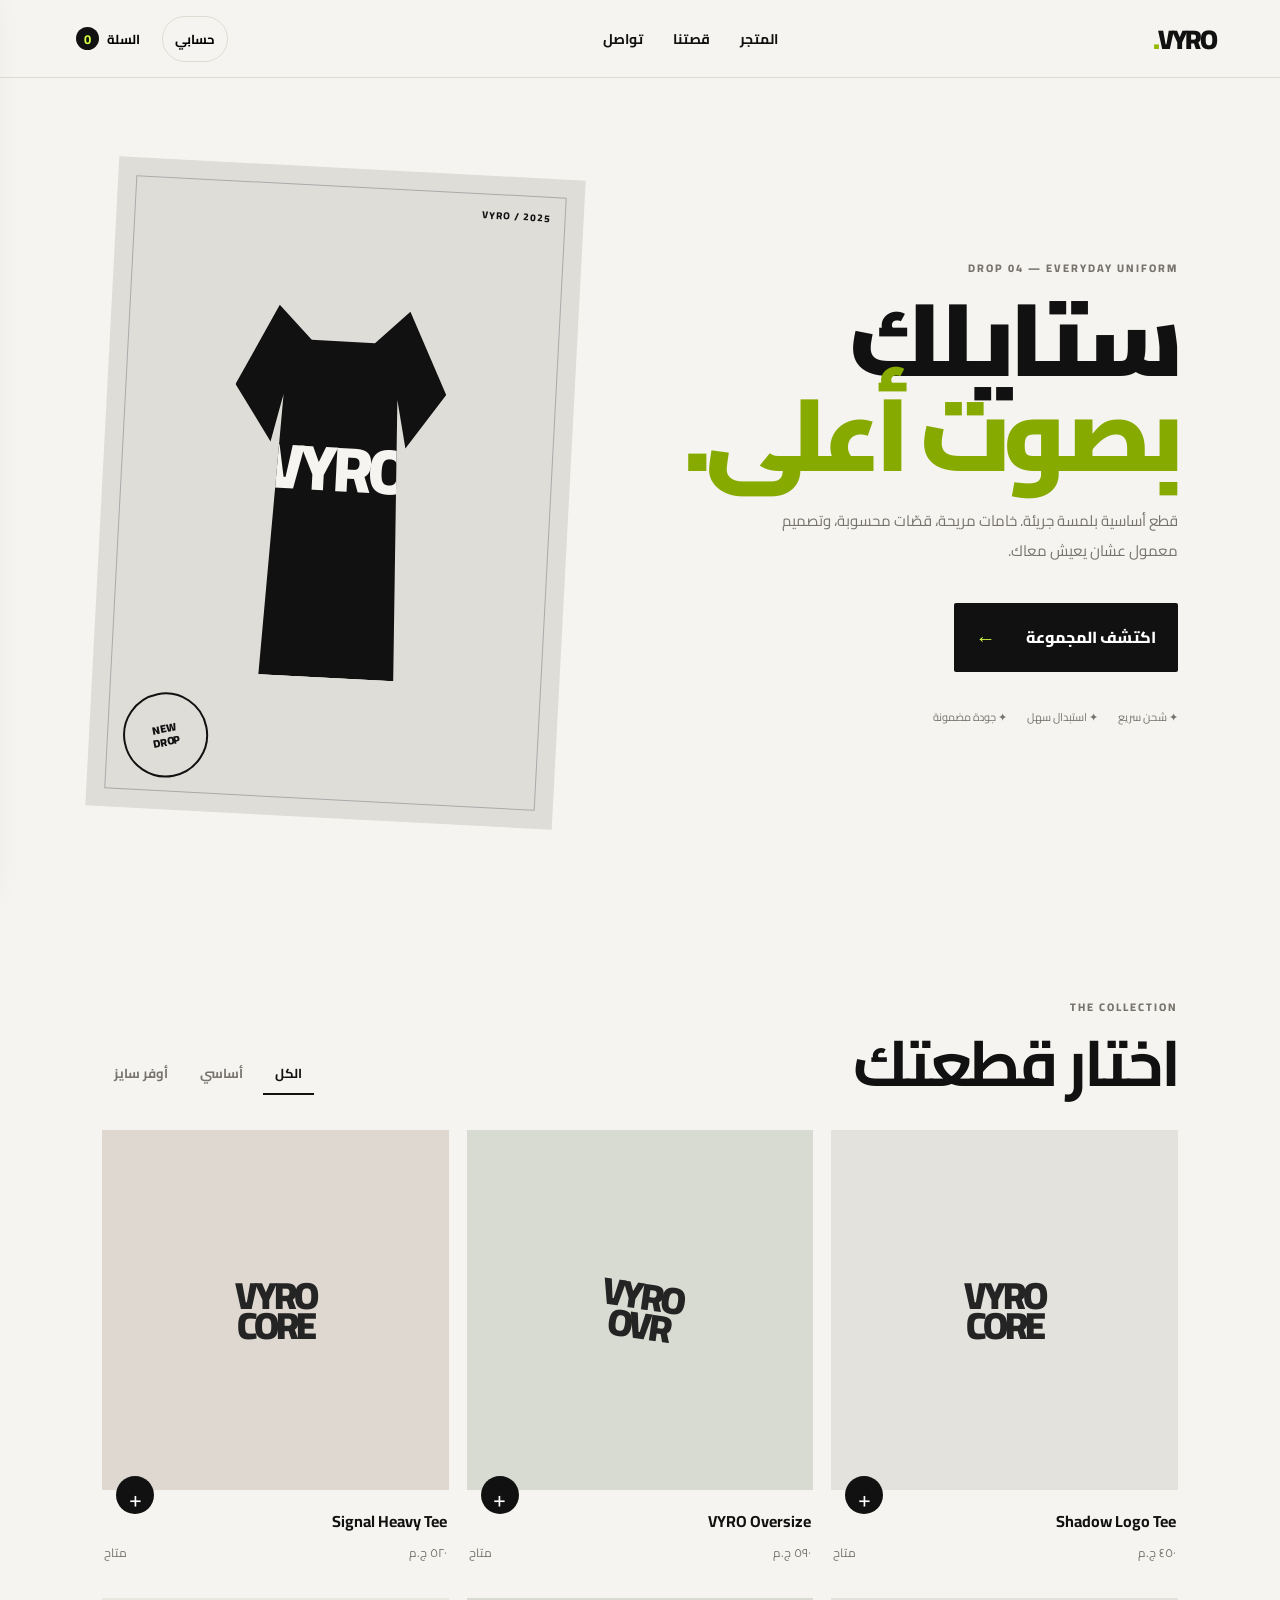
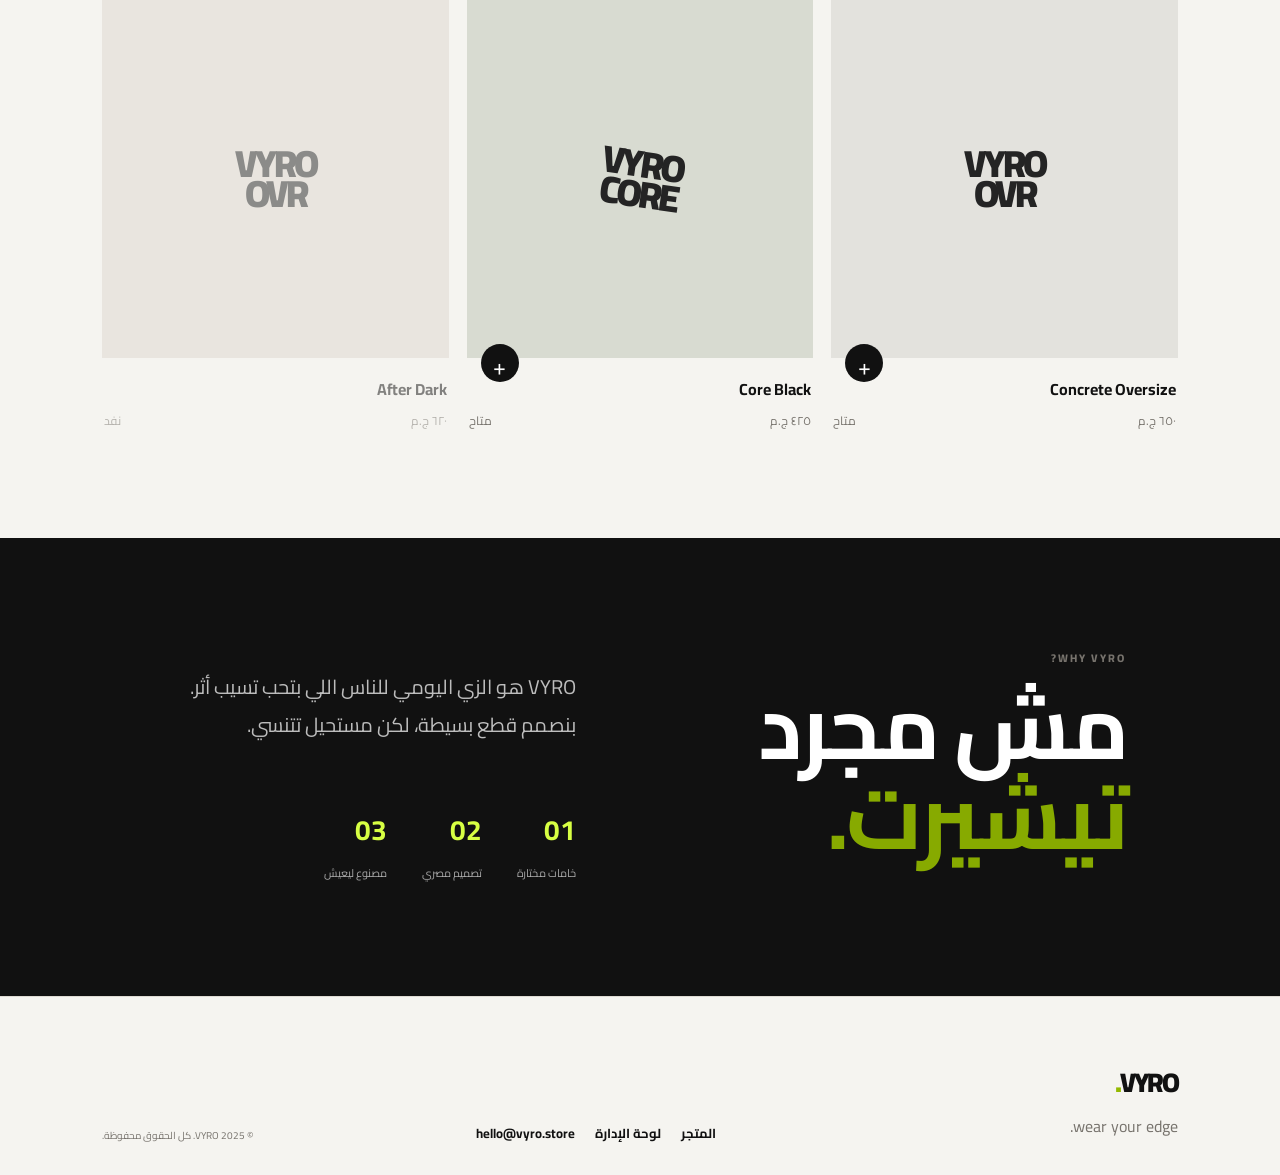
==== commit a837d686: "Build VYRO storefront with accounts, cart, orders, and admin dashboard" ====
--- a/index.html
+++ b/index.html
@@ -1,71 +1,21 @@
 <!doctype html>
 <html lang="ar" dir="rtl">
 <head>
-  <meta charset="UTF-8">
-  <meta name="viewport" content="width=device-width, initial-scale=1.0">
-  <title>VYRO | تيشيرتات</title>
-  <link rel="stylesheet" href="style.css">
-  <link rel="stylesheet" href="order.css">
+  <meta charset="UTF-8"><meta name="viewport" content="width=device-width, initial-scale=1.0">
+  <meta name="description" content="VYRO — أزياء يومية بتصميم جريء وجودة عالية.">
+  <title>VYRO — wear your edge</title>
+  <link rel="preconnect" href="https://fonts.googleapis.com"><link rel="preconnect" href="https://fonts.gstatic.com" crossorigin>
+  <link href="https://fonts.googleapis.com/css2?family=Cairo:wght@400;600;700;800;900&display=swap" rel="stylesheet">
+  <link rel="stylesheet" href="style.css"><link rel="stylesheet" href="order.css">
 </head>
 <body>
-<header class="header">
-  <a class="logo" href="#">VYRO</a>
-  <nav>
-    <a href="#products">المنتجات</a>
-    <a href="#about">عن البراند</a>
-    <a href="#contact">تواصل معنا</a>
-  </nav>
-  <button class="cart-btn" onclick="toggleCart()">🛒 السلة <b id="cartCount">0</b></button>
-</header>
-
-<section class="hero">
-  <div>
-    <p class="eyebrow">NEW COLLECTION</p>
-    <h1>البس ستايلك<br><span>بطريقتك.</span></h1>
-    <p>تيشيرتات بتصميمات مميزة وجودة تقدر تعتمد عليها.</p>
-    <a href="#products" class="primary">تسوق الآن</a>
-  </div>
-  <div class="hero-card"><div class="shirt">VYRO</div></div>
-</section>
-
-<section id="products" class="section">
-  <div class="section-head">
-    <div><p class="eyebrow">OUR COLLECTION</p><h2>اختار تصميمك</h2></div>
-    <div class="filters">
-      <button class="filter active" data-filter="all">الكل</button>
-      <button class="filter" data-filter="oversize">أوفر سايز</button>
-      <button class="filter" data-filter="basic">Basic</button>
-    </div>
-  </div>
-  <div id="productGrid" class="grid"></div>
-</section>
-
-<section id="about" class="about"><div><p class="eyebrow">ABOUT US</p><h2>تيشيرت معمول ليك.</h2></div></section>
-<footer id="contact"><div><strong>VYRO</strong><p>تابعنا واطلب تصميمك المفضل.</p></div><div class="social">Instagram · Facebook · WhatsApp · TikTok<div class="social">vyro382@gmail.com</div></div></footer>
-
-<aside id="cart" class="cart">
-  <div class="cart-head"><h3>سلة المشتريات</h3><button onclick="toggleCart()">×</button></div>
-  <div id="cartItems"></div>
-  <div class="cart-total"><span>الإجمالي</span><b id="cartTotal">0 ج.م</b></div>
-  <button class="checkout" onclick="checkout()">اطلب الآن</button>
-</aside>
-<div id="overlay" class="overlay" onclick="toggleCart()"></div>
-
-<div id="orderModal" class="order-modal" aria-hidden="true">
-  <div class="order-card" role="dialog" aria-modal="true" aria-labelledby="orderTitle">
-    <button class="order-close" type="button" onclick="closeOrderForm()">×</button>
-    <p class="eyebrow">COMPLETE YOUR ORDER</p>
-    <h2 id="orderTitle">بيانات الطلب</h2>
-    <p class="order-note">اكتب بياناتك لإتمام الطلب عبر واتساب.</p>
-    <form id="orderForm">
-      <label>الاسم الكامل<input id="customerName" required maxlength="80" autocomplete="name" placeholder="اكتب اسمك"></label>
-      <label>رقم الهاتف<input id="customerPhone" required type="tel" maxlength="20" autocomplete="tel" placeholder="01xxxxxxxxx"></label>
-      <label>العنوان بالتفصيل<textarea id="customerAddress" required maxlength="250" rows="3" autocomplete="street-address" placeholder="المحافظة، المنطقة، الشارع، رقم المنزل"></textarea></label>
-      <button class="primary order-submit" type="submit">إرسال الطلب عبر واتساب</button>
-      <p id="orderMessage" class="order-message" role="alert"></p>
-    </form>
-  </div>
-</div>
-<script src="script.js"></script>
-</body>
-</html>
+<header class="header"><a class="logo" href="#top">VYRO<span>.</span></a><nav><a href="#products">المتجر</a><a href="#story">قصتنا</a><a href="#contact">تواصل</a></nav><div class="header-actions"><button id="accountBtn" class="account-btn" type="button">حسابي</button><button class="cart-btn" onclick="toggleCart()">السلة <b id="cartCount">0</b></button><button class="menu-btn" onclick="document.body.classList.toggle('nav-open')">☰</button></div></header>
+<main id="top">
+<section class="hero"><div class="hero-copy"><p class="eyebrow">DROP 04 — EVERYDAY UNIFORM</p><h1>ستايلك<br><em>بصوت أعلى.</em></h1><p class="hero-text">قطع أساسية بلمسة جريئة. خامات مريحة، قصّات محسوبة، وتصميم معمول عشان يعيش معاك.</p><a href="#products" class="primary">اكتشف المجموعة <span>←</span></a><div class="trust"><span>✦ شحن سريع</span><span>✦ استبدال سهل</span><span>✦ جودة مضمونة</span></div></div><div class="hero-art"><div class="art-label">VYRO / 2025</div><div class="art-shirt">VYRO</div><div class="art-stamp">NEW<br>DROP</div></div></section>
+<section id="products" class="section"><div class="section-head"><div><p class="eyebrow">THE COLLECTION</p><h2>اختار قطعتك</h2></div><div class="filters"><button class="filter active" data-filter="all">الكل</button><button class="filter" data-filter="basic">أساسي</button><button class="filter" data-filter="oversize">أوفر سايز</button></div></div><div id="productGrid" class="grid"></div></section>
+<section id="story" class="story"><div><p class="eyebrow">WHY VYRO?</p><h2>مش مجرد<br><em>تيشيرت.</em></h2></div><div class="story-copy"><p>VYRO هو الزي اليومي للناس اللي بتحب تسيب أثر. بنصمم قطع بسيطة، لكن مستحيل تتنسي.</p><div class="story-numbers"><div><strong>01</strong><span>خامات مختارة</span></div><div><strong>02</strong><span>تصميم مصري</span></div><div><strong>03</strong><span>مصنوع ليعيش</span></div></div></div></section>
+</main><footer id="contact"><div><a class="logo" href="#top">VYRO<span>.</span></a><p>wear your edge.</p></div><div class="footer-links"><a href="#products">المتجر</a><a href="admin.html">لوحة الإدارة</a><a href="mailto:hello@vyro.store">hello@vyro.store</a></div><small>© 2025 VYRO. كل الحقوق محفوظة.</small></footer>
+<aside id="cart" class="cart"><div class="cart-head"><div><p class="eyebrow">YOUR BAG</p><h3>سلة المشتريات</h3></div><button onclick="toggleCart()">×</button></div><div id="cartItems"></div><div class="cart-bottom"><div><span>الإجمالي</span><b id="cartTotal">0 ج.م</b></div><button class="checkout" onclick="checkout()">إتمام الطلب <span>←</span></button></div></aside><div id="overlay" class="overlay" onclick="toggleCart()"></div>
+<div id="authModal" class="modal" aria-hidden="true"><div class="modal-card"><button class="modal-close" onclick="closeAuth()">×</button><p class="eyebrow">WELCOME TO VYRO</p><h2 id="authTitle">اعمل حسابك</h2><p class="modal-note">سجّل حسابك عشان تتابع طلباتك وتكمل الشراء أسرع.</p><form id="authForm"><label>الاسم الكامل<input id="authName" required maxlength="80" placeholder="مثال: أحمد محمد"></label><label>البريد الإلكتروني<input id="authEmail" required type="email" autocomplete="email" placeholder="you@email.com"></label><label id="passwordLabel">كلمة المرور<input id="authPassword" required type="password" minlength="6" placeholder="6 أحرف على الأقل"></label><button class="primary full" type="submit">إنشاء الحساب والمتابعة</button><p id="authMessage" class="form-message"></p></form></div></div>
+<div id="orderModal" class="modal" aria-hidden="true"><div class="modal-card"><button class="modal-close" onclick="closeOrderForm()">×</button><p class="eyebrow">LAST STEP</p><h2>بيانات التوصيل</h2><p class="modal-note" id="signedInAs"></p><form id="orderForm"><label>رقم الهاتف<input id="customerPhone" required type="tel" maxlength="20" placeholder="01xxxxxxxxx"></label><label>العنوان بالتفصيل<textarea id="customerAddress" required maxlength="250" rows="3" placeholder="المحافظة، المنطقة، الشارع"></textarea></label><button class="primary full" type="submit">تأكيد الطلب <span>←</span></button><p id="orderMessage" class="form-message"></p></form></div></div>
+<script src="script.js"></script></body></html>
--- a/style.css
+++ b/style.css
@@ -1,2 +1,2 @@
-@import url('https://fonts.googleapis.com/css2?family=Cairo:wght@400;600;700;800&display=swap');
-*{box-sizing:border-box}html{scroll-behavior:smooth}body{margin:0;font-family:Cairo,Arial,sans-serif;background:#f7f6f3;color:#111}.header{height:78px;display:flex;align-items:center;justify-content:space-between;padding:0 6%;background:#fff;position:sticky;top:0;z-index:10;border-bottom:1px solid #eee}.logo{font-size:23px;font-weight:800;color:#111;text-decoration:none;letter-spacing:1px}.logo span{font-weight:400}nav{display:flex;gap:30px}nav a{color:#333;text-decoration:none;font-size:14px}.cart-btn{border:0;background:#111;color:#fff;border-radius:25px;padding:10px 16px;cursor:pointer}.cart-btn b{background:#fff;color:#111;border-radius:50%;padding:1px 6px;margin-right:5px}.hero{min-height:560px;padding:70px 8%;display:flex;align-items:center;justify-content:space-between;gap:50px;background:#e9e6df}.hero h1{font-size:62px;line-height:1.12;margin:12px 0}.hero h1 span{color:#777}.hero p:not(.eyebrow){color:#666;max-width:500px;font-size:17px}.eyebrow{font-size:12px;letter-spacing:2px;font-weight:800;color:#777}.primary{display:inline-block;background:#111;color:#fff;padding:13px 27px;border-radius:4px;text-decoration:none;margin-top:18px}.hero-card{width:390px;height:390px;background:#d8d3ca;display:grid;place-items:center}.shirt{width:210px;height:245px;background:#151515;color:#fff;display:grid;place-items:center;text-align:center;font-weight:800;font-size:20px;clip-path:polygon(22% 0,38% 10%,62% 10%,78% 0,100% 23%,84% 39%,76% 27%,76% 100%,24% 100%,24% 27%,16% 39%,0 23%)}.section{padding:80px 6%}.section-head{display:flex;align-items:end;justify-content:space-between;margin-bottom:35px}.section h2,.about h2{font-size:38px;margin:0}.filters{display:flex;gap:8px}.filter{border:1px solid #ddd;background:#fff;padding:9px 16px;border-radius:20px;cursor:pointer}.filter.active{background:#111;color:#fff}.grid{display:grid;grid-template-columns:repeat(4,1fr);gap:22px}.product{background:#fff;border-radius:8px;overflow:hidden;transition:.2s}.product:hover{transform:translateY(-4px)}.product-img{height:300px;background:#eee;display:grid;place-items:center;overflow:hidden}.product-img img{width:100%;height:100%;object-fit:cover}.placeholder{width:130px;height:160px;background:#222;color:#fff;display:grid;place-items:center;font-weight:800;clip-path:polygon(22% 0,38% 10%,62% 10%,78% 0,100% 23%,84% 39%,76% 27%,76% 100%,24% 100%,24% 27%,16% 39%,0 23%)}.product-info{padding:16px}.product-info h3{margin:0 0 4px}.muted{color:#777;font-size:13px}.price{font-weight:800;margin:10px 0}.add{width:100%;padding:11px;border:0;background:#111;color:#fff;border-radius:4px;cursor:pointer}.about{padding:80px 12%;background:#111;color:#fff}.about p:not(.eyebrow){max-width:650px;color:#bbb;line-height:2}.about .eyebrow{color:#999}footer{padding:40px 6%;display:flex;justify-content:space-between;background:#fff;color:#555}.cart{position:fixed;right:-420px;top:0;width:400px;max-width:92vw;height:100vh;background:#fff;z-index:30;padding:25px;transition:.3s;box-shadow:-10px 0 30px #0001}.cart.open{right:0}.overlay{position:fixed;inset:0;background:#0007;z-index:20;display:none}.overlay.show{display:block}.cart-head{display:flex;justify-content:space-between}.cart-head button{border:0;background:none;font-size:28px;cursor:pointer}.cart-row{display:flex;gap:12px;padding:15px 0;border-bottom:1px solid #eee}.cart-row .mini{width:65px;height:70px;background:#eee;display:grid;place-items:center}.qty{margin-right:auto}.cart-total{display:flex;justify-content:space-between;margin-top:20px;font-size:18px}.checkout{width:100%;padding:14px;margin-top:20px;border:0;background:#20b15a;color:#fff;font-weight:800;border-radius:5px;cursor:pointer}@media(max-width:850px){nav{display:none}.hero{padding:50px 6%;min-height:auto}.hero h1{font-size:45px}.hero-card{width:280px;height:280px}.grid{grid-template-columns:repeat(2,1fr)}.section-head{align-items:start;gap:20px;flex-direction:column}.product-img{height:240px}}@media(max-width:550px){.hero{flex-direction:column}.hero-card{width:100%;height:300px}.grid{grid-template-columns:1fr 1fr;gap:12px}.product-img{height:190px}.section{padding:55px 4%}.about{padding:60px 6%}footer{display:block}.social{margin-top:15px}}
+@import url('https://fonts.googleapis.com/css2?family=Cairo:wght@400;600;700;800;900&display=swap');
+:root{--ink:#111;--paper:#f5f4f0;--muted:#77736d;--line:#dedbd3;--lime:#d7ff43;--white:#fff}*{box-sizing:border-box}html{scroll-behavior:smooth}body{margin:0;background:var(--paper);color:var(--ink);font-family:Cairo,Arial,sans-serif}button,a{font:inherit}button{cursor:pointer;border:0}a{color:inherit;text-decoration:none}.header{height:78px;padding:0 5vw;display:flex;align-items:center;justify-content:space-between;border-bottom:1px solid var(--line);position:sticky;top:0;background:#f5f4f0eF;backdrop-filter:blur(14px);z-index:10}.logo{font-size:27px;font-weight:900;letter-spacing:-2px}.logo span{color:#94b900}.header nav{display:flex;gap:30px;font-size:14px;font-weight:700}.header nav a:hover,.footer-links a:hover{color:#739000}.header-actions{display:flex;gap:10px;align-items:center}.cart-btn,.account-btn{background:transparent;font-size:13px;font-weight:700;padding:10px 12px}.cart-btn b{background:var(--ink);color:var(--lime);border-radius:50%;display:inline-grid;place-items:center;width:23px;height:23px;margin-right:5px}.account-btn{border:1px solid var(--line);border-radius:50px}.menu-btn{display:none;background:none;font-size:22px}.hero{min-height:calc(100vh - 78px);padding:7vw 8vw;display:grid;grid-template-columns:1fr .9fr;gap:7vw;align-items:center;overflow:hidden}.eyebrow{font-size:11px;letter-spacing:2px;font-weight:800;color:var(--muted);margin:0 0 14px}.hero h1{font-size:clamp(58px,8vw,122px);line-height:.92;letter-spacing:-6px;margin:0 0 25px;font-weight:900}.hero em,h2 em{font-style:normal;color:#87aa00}.hero-text{max-width:420px;color:var(--muted);line-height:2;font-size:15px}.primary{display:inline-flex;align-items:center;gap:30px;background:var(--ink);color:white;padding:16px 22px;border-radius:2px;font-weight:800;margin-top:22px;transition:.2s}.primary:hover{transform:translateY(-3px);background:#292929}.primary span{color:var(--lime);font-size:20px}.trust{display:flex;gap:20px;color:var(--muted);font-size:11px;margin-top:35px;flex-wrap:wrap}.hero-art{height:min(650px,72vw);min-height:390px;background:#deddd8;position:relative;display:grid;place-items:center;transform:rotate(3deg)}.hero-art:before{content:'';position:absolute;inset:18px;border:1px solid #aaa}.art-label{position:absolute;top:30px;right:32px;font-size:10px;font-weight:800;letter-spacing:1px}.art-shirt{background:#111;color:#f5f4f0;font-weight:900;font-size:clamp(28px,5vw,72px);letter-spacing:-4px;padding:100px 35px 150px;clip-path:polygon(19% 0,35% 9%,65% 9%,81% 0,100% 22%,82% 37%,77% 24%,82% 100%,18% 100%,23% 24%,18% 37%,0 22%)}.art-stamp{position:absolute;bottom:32px;left:34px;border:2px solid var(--ink);border-radius:50%;width:85px;height:85px;display:grid;place-items:center;text-align:center;font-size:11px;font-weight:900;line-height:1.1;transform:rotate(-14deg)}.section{padding:90px 8vw}.section-head{display:flex;justify-content:space-between;align-items:end;margin-bottom:35px}.section h2,.story h2{font-size:clamp(34px,5vw,64px);line-height:1;margin:0;letter-spacing:-3px}.filters{display:flex;gap:8px}.filter{background:transparent;border-bottom:2px solid transparent;padding:8px 12px;color:var(--muted);font-weight:700;font-size:13px}.filter.active{color:var(--ink);border-color:var(--ink)}.grid{display:grid;grid-template-columns:repeat(3,1fr);gap:18px}.product{position:relative}.product-img{height:360px;background:#e3e2dd;display:grid;place-items:center;overflow:hidden;position:relative}.product-img img{width:100%;height:100%;object-fit:cover}.placeholder{font-size:38px;line-height:.8;font-weight:900;letter-spacing:-3px;text-align:center;color:#242424}.product:nth-child(3n+2) .product-img{background:#d8dbd1}.product:nth-child(3n+2) .placeholder{transform:rotate(8deg)}.product:nth-child(3n) .product-img{background:#ded8d0}.product-info{padding:16px 2px}.product-info h3{font-size:16px;margin:0 0 5px}.product-meta{color:var(--muted);font-size:12px;display:flex;justify-content:space-between}.add-btn{background:var(--ink);color:white;border-radius:50%;width:38px;height:38px;position:absolute;bottom:66px;left:14px;font-size:23px}.add-btn:hover{background:#87aa00}.soldout{opacity:.5}.story{background:var(--ink);color:white;padding:110px 12vw;display:grid;grid-template-columns:1fr 1fr;gap:10vw}.story h2{color:white;font-size:clamp(45px,7vw,90px)}.story-copy{align-self:end}.story-copy>p{font-size:20px;line-height:1.9;max-width:500px;color:#bdbdbd}.story-numbers{display:flex;gap:35px;margin-top:60px}.story-numbers strong{display:block;color:var(--lime);font-size:28px}.story-numbers span{font-size:11px;color:#aaa}footer{padding:60px 8vw 30px;display:grid;grid-template-columns:1fr 1fr auto;gap:25px;align-items:end;border-top:1px solid var(--line)}footer p{color:var(--muted);margin:4px 0}.footer-links{display:flex;gap:20px;font-size:13px;font-weight:700}footer small{color:var(--muted);font-size:10px}.cart{position:fixed;z-index:30;top:0;left:0;height:100vh;width:min(430px,100%);background:var(--paper);padding:35px;transform:translateX(-105%);transition:.3s;display:flex;flex-direction:column;box-shadow:10px 0 35px #0001}.cart.open{transform:translateX(0)}.cart-head{display:flex;justify-content:space-between;align-items:start;border-bottom:1px solid var(--line);padding-bottom:20px}.cart-head h3{margin:0;font-size:25px}.cart-head button,.modal-close{background:none;font-size:28px}.cart-head .eyebrow{margin-bottom:3px}.cart-item{display:flex;justify-content:space-between;gap:10px;padding:20px 0;border-bottom:1px solid var(--line)}.cart-item h4{margin:0 0 5px}.cart-item small{color:var(--muted)}.qty{display:flex;align-items:center;gap:10px}.qty button{background:#e5e3dc;border-radius:50%;width:25px;height:25px}.cart-bottom{margin-top:auto}.cart-bottom>div{display:flex;justify-content:space-between;margin:20px 0;font-size:14px}.cart-bottom b{font-size:20px}.checkout{background:var(--lime);width:100%;padding:17px;font-weight:900;display:flex;justify-content:space-between}.overlay{display:none;position:fixed;inset:0;background:#1118;z-index:20}.overlay.open{display:block}.modal{position:fixed;inset:0;background:#1118;z-index:40;display:none;place-items:center;padding:20px}.modal.open{display:grid}.modal-card{background:var(--paper);width:min(480px,100%);padding:38px;position:relative}.modal-card h2{font-size:35px;margin:0 0 5px}.modal-note{color:var(--muted);font-size:13px;line-height:1.8}.modal-close{position:absolute;top:18px;left:22px}.modal-card label{display:block;font-size:12px;font-weight:700;margin:16px 0}.modal-card input,.modal-card textarea{display:block;width:100%;padding:13px;border:1px solid var(--line);background:white;margin-top:7px;outline:none;font:inherit;font-size:13px}.modal-card input:focus,.modal-card textarea:focus{border-color:var(--ink)}.full{width:100%;justify-content:space-between}.form-message{font-size:12px;color:#769500;min-height:20px}.muted{color:var(--muted);text-align:center;padding:30px 0;font-size:13px}@media(max-width:760px){.header nav{display:none}.nav-open nav{display:flex;position:absolute;top:78px;right:0;left:0;background:var(--paper);padding:20px;justify-content:center;border-bottom:1px solid var(--line)}.menu-btn{display:block}.hero{grid-template-columns:1fr;padding:60px 7vw}.hero-art{min-height:360px}.hero h1{letter-spacing:-4px}.section{padding:70px 7vw}.section-head{display:block}.filters{margin-top:24px}.grid{grid-template-columns:repeat(2,1fr);gap:12px}.product-img{height:230px}.placeholder{font-size:25px}.story{grid-template-columns:1fr;padding:75px 7vw;gap:40px}.story-numbers{gap:18px;margin-top:35px}footer{grid-template-columns:1fr;padding:45px 7vw}.footer-links{flex-wrap:wrap}.cart{padding:28px}.trust{gap:10px;font-size:10px}}
